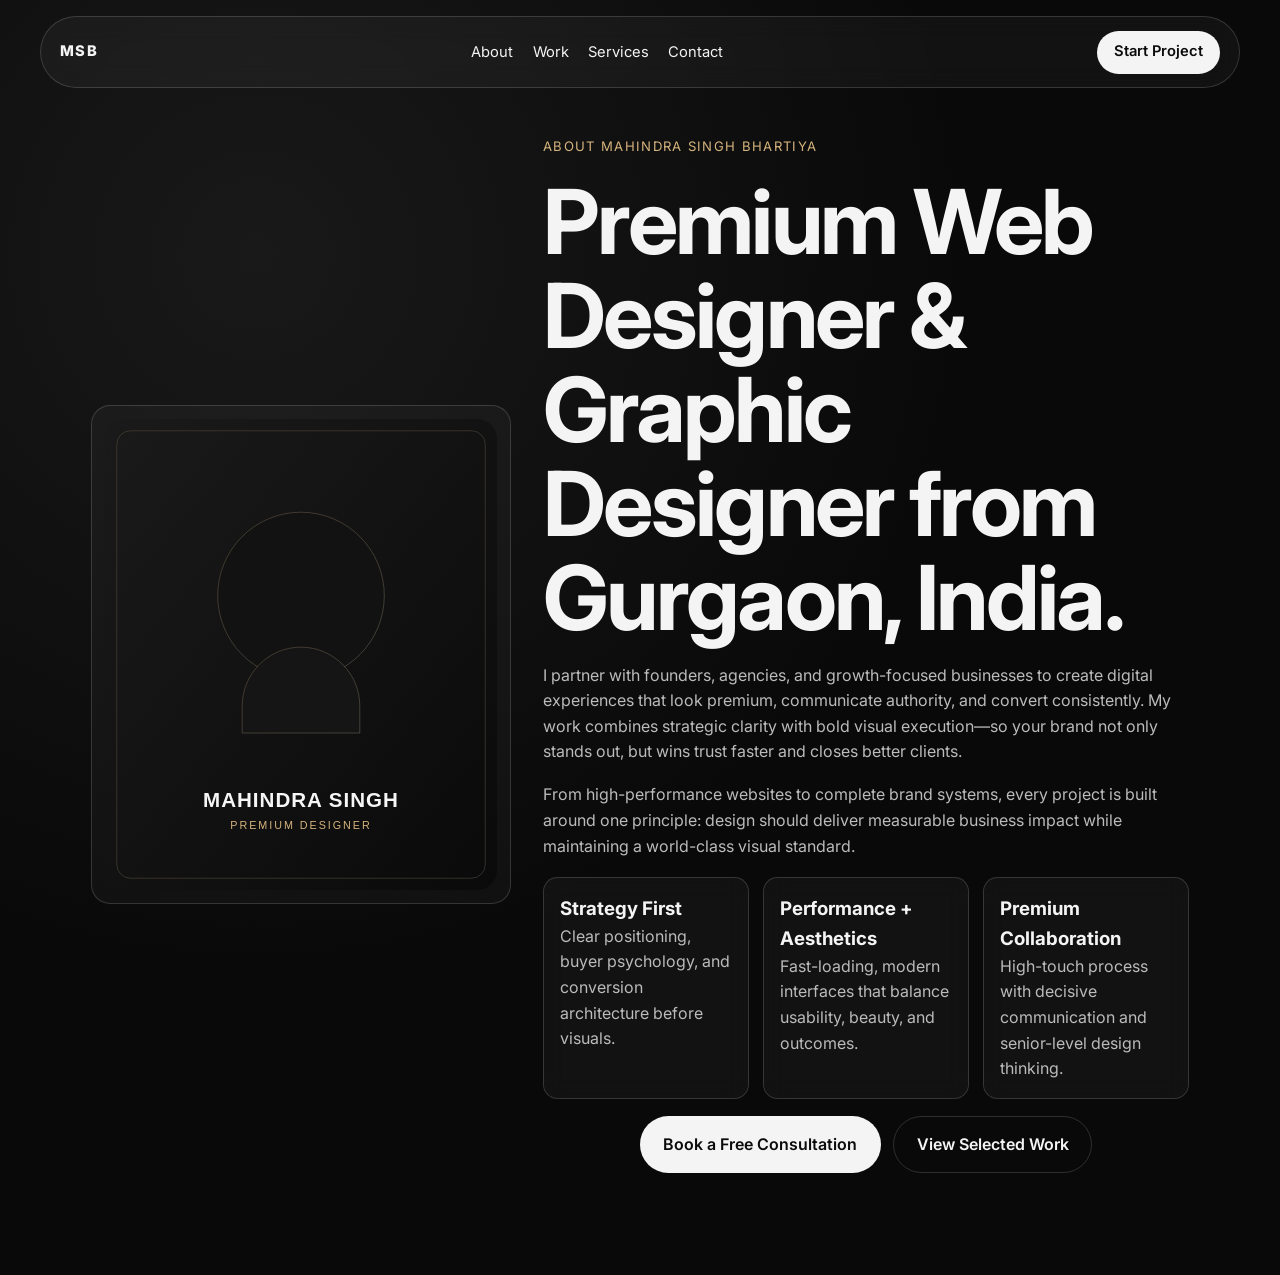
==== about.html @ 88001d0c "Add dedicated About page with profile photo section" ====
<!DOCTYPE html>
<html lang="en">
  <head>
    <meta charset="UTF-8" />
    <meta name="viewport" content="width=device-width, initial-scale=1.0" />
    <meta
      name="description"
      content="About Mahindra Singh Bhartiya — Premium Web & Graphic Designer and Creative Strategist from Gurgaon, India."
    />
    <title>About | Mahindra Singh Bhartiya</title>
    <link rel="preconnect" href="https://fonts.googleapis.com" />
    <link rel="preconnect" href="https://fonts.gstatic.com" crossorigin />
    <link
      href="https://fonts.googleapis.com/css2?family=Inter:wght@300;400;500;600;700;800;900&display=swap"
      rel="stylesheet"
    />
    <link rel="stylesheet" href="styles.css" />
  </head>
  <body>
    <header class="site-header glass">
      <a href="index.html" class="brand">MSB</a>
      <nav aria-label="Primary Navigation">
        <ul>
          <li><a href="about.html" aria-current="page">About</a></li>
          <li><a href="index.html#work">Work</a></li>
          <li><a href="index.html#services">Services</a></li>
          <li><a href="index.html#contact">Contact</a></li>
        </ul>
      </nav>
      <a href="index.html#contact" class="btn btn-small">Start Project</a>
    </header>

    <main class="section container about-page">
      <div class="about-photo-wrap fade-up">
        <img src="assets/mahindra-photo.svg" alt="Portrait of Mahindra Singh Bhartiya" class="about-photo" />
      </div>

      <div class="about-content fade-up">
        <p class="eyebrow">About Mahindra Singh Bhartiya</p>
        <h1>Premium Web Designer &amp; Graphic Designer from Gurgaon, India.</h1>
        <p>
          I partner with founders, agencies, and growth-focused businesses to create digital
          experiences that look premium, communicate authority, and convert consistently.
          My work combines strategic clarity with bold visual execution—so your brand not only
          stands out, but wins trust faster and closes better clients.
        </p>
        <p>
          From high-performance websites to complete brand systems, every project is built around
          one principle: design should deliver measurable business impact while maintaining a
          world-class visual standard.
        </p>

        <div class="about-highlights">
          <article class="glass">
            <h3>Strategy First</h3>
            <p>Clear positioning, buyer psychology, and conversion architecture before visuals.</p>
          </article>
          <article class="glass">
            <h3>Performance + Aesthetics</h3>
            <p>Fast-loading, modern interfaces that balance usability, beauty, and outcomes.</p>
          </article>
          <article class="glass">
            <h3>Premium Collaboration</h3>
            <p>High-touch process with decisive communication and senior-level design thinking.</p>
          </article>
        </div>

        <div class="cta-row">
          <a class="btn" href="index.html#contact">Book a Free Consultation</a>
          <a class="btn btn-ghost" href="index.html#work">View Selected Work</a>
        </div>
      </div>
    </main>

    <script src="script.js"></script>
  </body>
</html>
---- styles.css ----
:root {
  --bg: #090909;
  --bg-soft: #111;
  --text: #f4f4f4;
  --muted: #bbbbbb;
  --line: rgba(255, 255, 255, 0.15);
  --accent: #d6b47d;
  --space: clamp(1rem, 2vw, 1.75rem);
}

* {
  box-sizing: border-box;
}

html {
  scroll-behavior: smooth;
}

body {
  margin: 0;
  font-family: "Inter", sans-serif;
  background: radial-gradient(circle at 20% 20%, #191919, var(--bg) 50%);
  color: var(--text);
  line-height: 1.6;
}

a {
  color: inherit;
  text-decoration: none;
}

.section {
  padding: clamp(4rem, 8vw, 8rem) clamp(1rem, 4vw, 4rem);
}

.container {
  max-width: 1200px;
  margin: 0 auto;
}

h1,
h2,
h3,
p {
  margin: 0;
}

h1 {
  font-size: clamp(2.3rem, 7vw, 5.6rem);
  line-height: 1.05;
  letter-spacing: -0.03em;
}

h2 {
  font-size: clamp(1.8rem, 4vw, 3rem);
  line-height: 1.2;
  letter-spacing: -0.02em;
}

p {
  color: var(--muted);
}

.site-header {
  position: fixed;
  top: 1rem;
  left: 50%;
  transform: translateX(-50%);
  width: min(95%, 1200px);
  display: flex;
  justify-content: space-between;
  align-items: center;
  padding: 0.85rem 1.2rem;
  z-index: 20;
  border: 1px solid var(--line);
  border-radius: 999px;
}

.brand {
  font-weight: 800;
  letter-spacing: 0.08em;
}

.site-header ul {
  list-style: none;
  display: flex;
  gap: 1.2rem;
  margin: 0;
  padding: 0;
}

.site-header a {
  font-size: 0.92rem;
}

.hero {
  min-height: 100vh;
  display: flex;
  align-items: center;
  justify-content: center;
  position: relative;
  overflow: hidden;
}

.hero-content {
  max-width: 950px;
  text-align: center;
  display: grid;
  gap: 1.5rem;
  z-index: 1;
}

.hero-gradient {
  position: absolute;
  inset: 0;
  background: radial-gradient(circle at 65% 30%, rgba(214, 180, 125, 0.18), transparent 45%),
    radial-gradient(circle at 30% 70%, rgba(104, 124, 255, 0.15), transparent 40%);
  animation: drift 12s ease-in-out infinite alternate;
}

@keyframes drift {
  from {
    transform: translateY(-10px) scale(1);
  }
  to {
    transform: translateY(10px) scale(1.04);
  }
}

.eyebrow {
  color: var(--accent);
  letter-spacing: 0.1em;
  text-transform: uppercase;
  font-size: 0.82rem;
}

.lead {
  max-width: 800px;
  margin: 0 auto;
}

.btn {
  border: 1px solid transparent;
  background: var(--text);
  color: #0b0b0b;
  padding: 0.9rem 1.4rem;
  border-radius: 999px;
  font-weight: 600;
  transition: transform 0.3s ease, box-shadow 0.3s ease;
  display: inline-block;
}

.btn:hover {
  transform: translateY(-2px);
  box-shadow: 0 8px 28px rgba(255, 255, 255, 0.2);
}

.btn-ghost {
  background: transparent;
  color: var(--text);
  border-color: var(--line);
}

.btn-small {
  padding: 0.55rem 1rem;
  font-size: 0.85rem;
}

.cta-row {
  display: flex;
  flex-wrap: wrap;
  justify-content: center;
  gap: 0.8rem;
}

.section-heading {
  display: grid;
  gap: 0.6rem;
  margin-bottom: 2rem;
}

.portfolio-grid,
.service-grid,
.process-grid,
.testimonial-grid {
  display: grid;
  gap: 1rem;
}

.portfolio-grid {
  grid-template-columns: repeat(auto-fit, minmax(260px, 1fr));
}

.project-card {
  padding: 1rem;
  border: 1px solid var(--line);
  border-radius: 1rem;
  background: rgba(255, 255, 255, 0.02);
  cursor: pointer;
  transition: transform 0.35s ease, border-color 0.35s ease;
}

.project-card:hover {
  transform: translateY(-6px);
  border-color: rgba(255, 255, 255, 0.35);
}

.project-image,
.modal-image {
  aspect-ratio: 16/10;
  border-radius: 0.75rem;
  margin-bottom: 0.9rem;
  background: linear-gradient(135deg, #222, #151515 50%, #313131);
}

.service-grid {
  grid-template-columns: repeat(auto-fit, minmax(240px, 1fr));
}

.glass {
  background: rgba(255, 255, 255, 0.04);
  backdrop-filter: blur(12px);
}

.service-grid article,
.testimonial-grid blockquote,
.process-grid article {
  padding: 1.2rem;
  border: 1px solid var(--line);
  border-radius: 1rem;
}

.process-grid {
  grid-template-columns: repeat(auto-fit, minmax(180px, 1fr));
}

.process-grid span {
  font-size: 1.5rem;
  font-weight: 800;
  color: var(--accent);
}

.skills {
  display: flex;
  flex-wrap: wrap;
  gap: 0.8rem;
}

.skill-tag {
  border: 1px solid var(--line);
  border-radius: 999px;
  padding: 0.55rem 1rem;
  background: rgba(255, 255, 255, 0.03);
}

.testimonial-grid {
  grid-template-columns: repeat(auto-fit, minmax(260px, 1fr));
}

blockquote cite {
  display: block;
  margin-top: 0.8rem;
  color: var(--text);
  font-style: normal;
  font-size: 0.9rem;
}

.contact {
  text-align: center;
}

.contact-form {
  max-width: 680px;
  margin: 1.6rem auto;
  display: grid;
  gap: 0.8rem;
}

label {
  text-align: left;
  font-size: 0.85rem;
  color: var(--muted);
  display: grid;
  gap: 0.4rem;
}

input,
textarea {
  width: 100%;
  border: 1px solid var(--line);
  background: rgba(255, 255, 255, 0.03);
  border-radius: 0.75rem;
  padding: 0.85rem;
  color: var(--text);
}

.contact-links {
  display: flex;
  flex-wrap: wrap;
  justify-content: center;
  gap: 1.2rem;
}

.site-footer {
  padding: 2rem 1rem 3rem;
  border-top: 1px solid var(--line);
  display: grid;
  gap: 0.75rem;
  place-items: center;
}

.site-footer div {
  display: flex;
  gap: 1rem;
}

.fade-up {
  opacity: 0;
  transform: translateY(22px);
  transition: opacity 0.8s ease, transform 0.8s ease;
}

.fade-up.visible {
  opacity: 1;
  transform: translateY(0);
}

.project-modal {
  max-width: 700px;
  width: calc(100% - 2rem);
  border: 1px solid var(--line);
  border-radius: 1rem;
  background: #111;
  color: var(--text);
  padding: 1rem;
}

.project-modal::backdrop {
  background: rgba(0, 0, 0, 0.78);
}

#modalClose {
  float: right;
  border: none;
  background: none;
  color: var(--text);
  font-size: 1.5rem;
  cursor: pointer;
}

.cursor-dot,
.cursor-ring {
  position: fixed;
  top: 0;
  left: 0;
  pointer-events: none;
  z-index: 99;
  border-radius: 50%;
  mix-blend-mode: difference;
}

.cursor-dot {
  width: 8px;
  height: 8px;
  background: #fff;
}

.cursor-ring {
  width: 30px;
  height: 30px;
  border: 1px solid rgba(255, 255, 255, 0.7);
  transform: translate(-11px, -11px);
}

@media (max-width: 900px) {
  .site-header nav,
  .btn-small,
  .cursor-dot,
  .cursor-ring {
    display: none;
  }
}

.about-page {
  min-height: 100vh;
  padding-top: 8.5rem;
  display: grid;
  gap: 2rem;
  align-items: start;
}

.about-photo-wrap {
  border: 1px solid var(--line);
  border-radius: 1.2rem;
  padding: 0.8rem;
  background: rgba(255, 255, 255, 0.03);
}

.about-photo {
  width: 100%;
  border-radius: 0.9rem;
  display: block;
}

.about-content {
  display: grid;
  gap: 1.1rem;
}

.about-highlights {
  display: grid;
  gap: 0.9rem;
}

.about-highlights article {
  padding: 1rem;
  border-radius: 0.9rem;
  border: 1px solid var(--line);
}

@media (min-width: 900px) {
  .about-page {
    grid-template-columns: minmax(300px, 420px) 1fr;
    align-items: center;
  }

  .about-highlights {
    grid-template-columns: repeat(3, minmax(0, 1fr));
  }
}
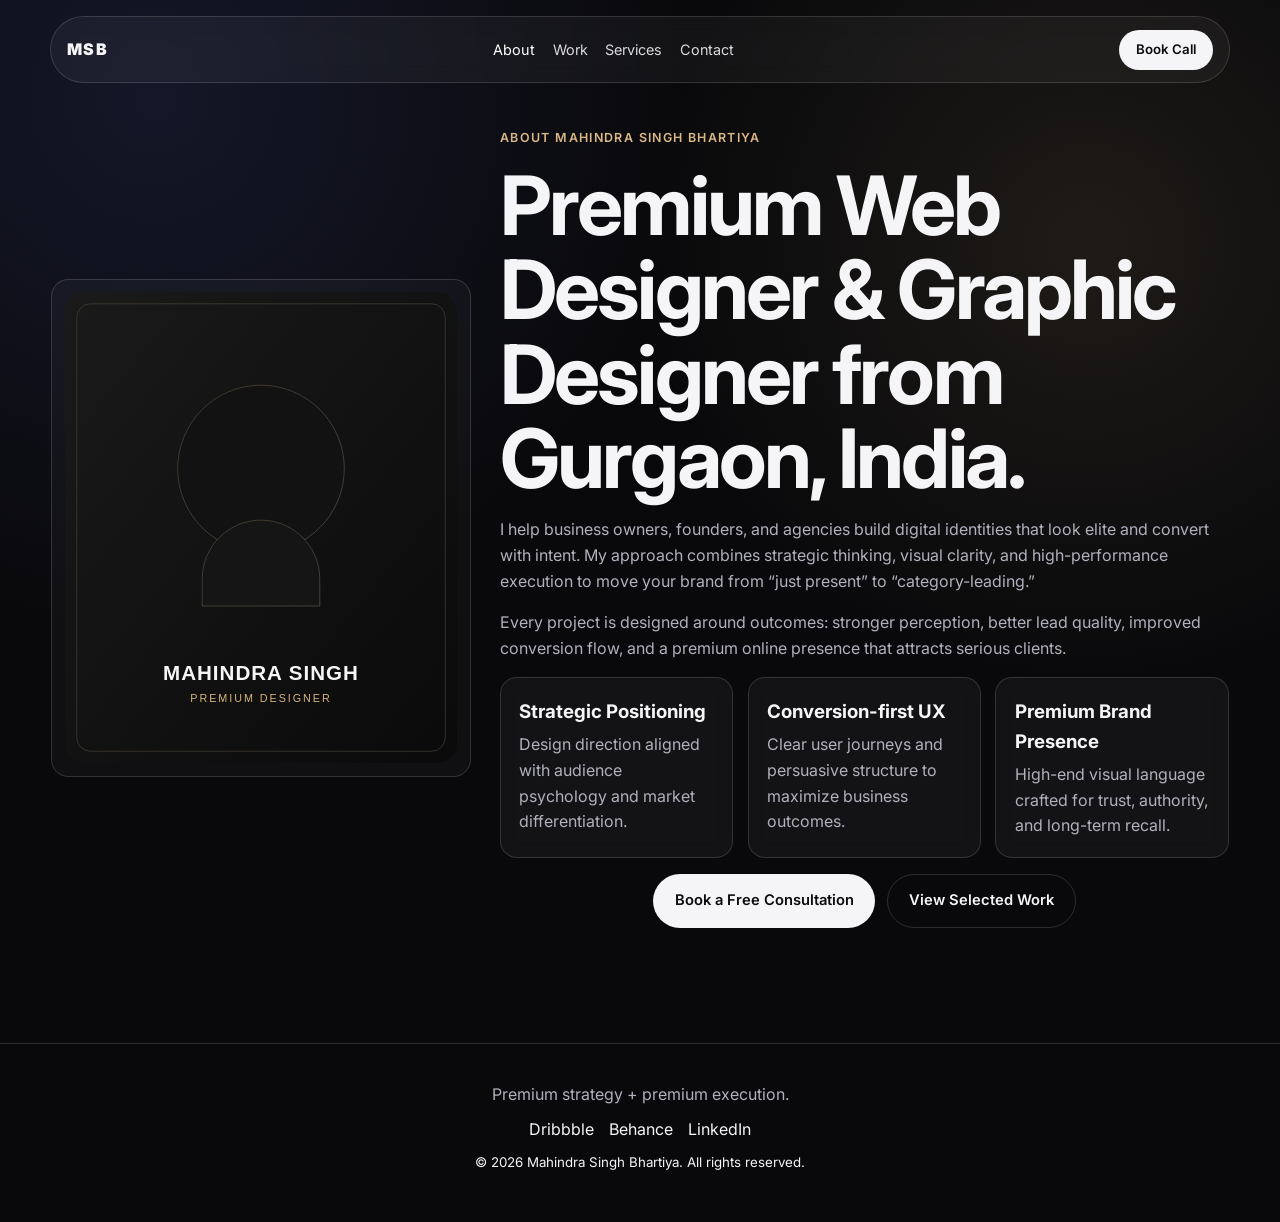
==== commit 4abdb1b5: "Redesign portfolio with stronger premium layout and UX" ====
--- a/about.html
+++ b/about.html
@@ -11,7 +11,7 @@
     <link rel="preconnect" href="https://fonts.googleapis.com" />
     <link rel="preconnect" href="https://fonts.gstatic.com" crossorigin />
     <link
-      href="https://fonts.googleapis.com/css2?family=Inter:wght@300;400;500;600;700;800;900&display=swap"
+      href="https://fonts.googleapis.com/css2?family=Inter:wght@400;500;600;700;800;900&display=swap"
       rel="stylesheet"
     />
     <link rel="stylesheet" href="styles.css" />
@@ -19,7 +19,8 @@
   <body>
     <header class="site-header glass">
       <a href="index.html" class="brand">MSB</a>
-      <nav aria-label="Primary Navigation">
+      <button class="nav-toggle" aria-expanded="false" aria-controls="primaryNav" aria-label="Toggle navigation">Menu</button>
+      <nav id="primaryNav" aria-label="Primary Navigation">
         <ul>
           <li><a href="about.html" aria-current="page">About</a></li>
           <li><a href="index.html#work">Work</a></li>
@@ -27,7 +28,7 @@
           <li><a href="index.html#contact">Contact</a></li>
         </ul>
       </nav>
-      <a href="index.html#contact" class="btn btn-small">Start Project</a>
+      <a href="index.html#contact" class="btn btn-small">Book Call</a>
     </header>
 
     <main class="section container about-page">
@@ -37,31 +38,29 @@
 
       <div class="about-content fade-up">
         <p class="eyebrow">About Mahindra Singh Bhartiya</p>
-        <h1>Premium Web Designer &amp; Graphic Designer from Gurgaon, India.</h1>
+        <h1>Premium Web Designer & Graphic Designer from Gurgaon, India.</h1>
         <p>
-          I partner with founders, agencies, and growth-focused businesses to create digital
-          experiences that look premium, communicate authority, and convert consistently.
-          My work combines strategic clarity with bold visual execution—so your brand not only
-          stands out, but wins trust faster and closes better clients.
+          I help business owners, founders, and agencies build digital identities that look elite
+          and convert with intent. My approach combines strategic thinking, visual clarity, and
+          high-performance execution to move your brand from “just present” to “category-leading.”
         </p>
         <p>
-          From high-performance websites to complete brand systems, every project is built around
-          one principle: design should deliver measurable business impact while maintaining a
-          world-class visual standard.
+          Every project is designed around outcomes: stronger perception, better lead quality,
+          improved conversion flow, and a premium online presence that attracts serious clients.
         </p>
 
         <div class="about-highlights">
           <article class="glass">
-            <h3>Strategy First</h3>
-            <p>Clear positioning, buyer psychology, and conversion architecture before visuals.</p>
+            <h3>Strategic Positioning</h3>
+            <p>Design direction aligned with audience psychology and market differentiation.</p>
           </article>
           <article class="glass">
-            <h3>Performance + Aesthetics</h3>
-            <p>Fast-loading, modern interfaces that balance usability, beauty, and outcomes.</p>
+            <h3>Conversion-first UX</h3>
+            <p>Clear user journeys and persuasive structure to maximize business outcomes.</p>
           </article>
           <article class="glass">
-            <h3>Premium Collaboration</h3>
-            <p>High-touch process with decisive communication and senior-level design thinking.</p>
+            <h3>Premium Brand Presence</h3>
+            <p>High-end visual language crafted for trust, authority, and long-term recall.</p>
           </article>
         </div>
 
@@ -72,6 +71,16 @@
       </div>
     </main>
 
+    <footer class="site-footer">
+      <p>Premium strategy + premium execution.</p>
+      <div>
+        <a href="https://dribbble.com" target="_blank" rel="noreferrer">Dribbble</a>
+        <a href="https://behance.net" target="_blank" rel="noreferrer">Behance</a>
+        <a href="https://linkedin.com" target="_blank" rel="noreferrer">LinkedIn</a>
+      </div>
+      <small>© <span id="year"></span> Mahindra Singh Bhartiya. All rights reserved.</small>
+    </footer>
+
     <script src="script.js"></script>
   </body>
 </html>
--- a/styles.css
+++ b/styles.css
@@ -1,430 +1,357 @@
 :root {
-  --bg: #090909;
-  --bg-soft: #111;
-  --text: #f4f4f4;
-  --muted: #bbbbbb;
-  --line: rgba(255, 255, 255, 0.15);
-  --accent: #d6b47d;
-  --space: clamp(1rem, 2vw, 1.75rem);
-}
-
-* {
-  box-sizing: border-box;
-}
-
-html {
-  scroll-behavior: smooth;
-}
-
+  --bg: #09090b;
+  --bg-elev: #121217;
+  --text: #f5f5f7;
+  --muted: #b1b1bd;
+  --line: rgba(255, 255, 255, 0.14);
+  --line-strong: rgba(255, 255, 255, 0.24);
+  --accent: #d9b786;
+  --radius: 1.05rem;
+  --container: min(1200px, 92vw);
+}
+
+* { box-sizing: border-box; }
+html { scroll-behavior: smooth; }
 body {
   margin: 0;
+  color: var(--text);
   font-family: "Inter", sans-serif;
-  background: radial-gradient(circle at 20% 20%, #191919, var(--bg) 50%);
-  color: var(--text);
   line-height: 1.6;
-}
-
-a {
-  color: inherit;
-  text-decoration: none;
-}
-
-.section {
-  padding: clamp(4rem, 8vw, 8rem) clamp(1rem, 4vw, 4rem);
-}
-
-.container {
-  max-width: 1200px;
-  margin: 0 auto;
-}
-
-h1,
-h2,
-h3,
-p {
-  margin: 0;
-}
-
-h1 {
-  font-size: clamp(2.3rem, 7vw, 5.6rem);
-  line-height: 1.05;
-  letter-spacing: -0.03em;
-}
-
-h2 {
-  font-size: clamp(1.8rem, 4vw, 3rem);
-  line-height: 1.2;
-  letter-spacing: -0.02em;
-}
-
-p {
-  color: var(--muted);
-}
+  background:
+    radial-gradient(circle at 12% 8%, rgba(104, 124, 255, 0.12), transparent 34%),
+    radial-gradient(circle at 85% 20%, rgba(217, 183, 134, 0.1), transparent 30%),
+    #09090b;
+}
+
+a { color: inherit; text-decoration: none; }
+h1, h2, h3, p { margin: 0; }
+h1 { font-size: clamp(2.1rem, 6.4vw, 5.4rem); letter-spacing: -0.035em; line-height: 1.03; }
+h2 { font-size: clamp(1.65rem, 4vw, 3rem); letter-spacing: -0.03em; line-height: 1.12; }
+p { color: var(--muted); }
+
+.section { padding: clamp(4rem, 9vw, 8.5rem) 0; }
+.container { width: var(--container); margin-inline: auto; }
 
 .site-header {
   position: fixed;
-  top: 1rem;
-  left: 50%;
-  transform: translateX(-50%);
-  width: min(95%, 1200px);
-  display: flex;
-  justify-content: space-between;
-  align-items: center;
-  padding: 0.85rem 1.2rem;
-  z-index: 20;
-  border: 1px solid var(--line);
-  border-radius: 999px;
-}
-
-.brand {
-  font-weight: 800;
-  letter-spacing: 0.08em;
-}
-
+  inset: 1rem 0 auto;
+  width: min(1180px, 94vw);
+  margin-inline: auto;
+  left: 0;
+  right: 0;
+  z-index: 40;
+  display: grid;
+  grid-template-columns: auto 1fr auto;
+  align-items: center;
+  gap: 1rem;
+  padding: 0.8rem 1rem;
+  border: 1px solid var(--line);
+  border-radius: 999px;
+}
+
+.glass {
+  background: rgba(255, 255, 255, 0.045);
+  backdrop-filter: blur(10px);
+}
+
+.brand { font-weight: 900; letter-spacing: 0.08em; }
+.site-header nav { justify-self: center; }
 .site-header ul {
   list-style: none;
   display: flex;
-  gap: 1.2rem;
+  align-items: center;
+  gap: 1.1rem;
   margin: 0;
   padding: 0;
 }
-
-.site-header a {
+.site-header li a { font-size: 0.9rem; color: #dadade; transition: color 0.25s ease; }
+.site-header li a:hover,
+.site-header li a[aria-current="page"] { color: #fff; }
+
+.nav-toggle {
+  display: none;
+  border: 1px solid var(--line);
+  border-radius: 999px;
+  background: transparent;
+  color: var(--text);
+  padding: 0.45rem 0.8rem;
+}
+
+.btn {
+  display: inline-flex;
+  align-items: center;
+  justify-content: center;
+  border-radius: 999px;
+  border: 1px solid transparent;
+  padding: 0.86rem 1.3rem;
   font-size: 0.92rem;
-}
+  font-weight: 600;
+  transition: transform .3s ease, box-shadow .3s ease, border-color .3s ease;
+  background: var(--text);
+  color: #0c0c10;
+}
+.btn:hover { transform: translateY(-2px); box-shadow: 0 12px 28px rgba(255,255,255,.17); }
+.btn-ghost { background: transparent; border-color: var(--line); color: var(--text); }
+.btn-small { padding: .52rem 1rem; font-size: .83rem; }
 
 .hero {
   min-height: 100vh;
-  display: flex;
-  align-items: center;
-  justify-content: center;
+  display: grid;
+  align-items: center;
   position: relative;
-  overflow: hidden;
-}
-
+  overflow: clip;
+}
 .hero-content {
-  max-width: 950px;
+  width: var(--container);
+  margin-inline: auto;
   text-align: center;
   display: grid;
-  gap: 1.5rem;
-  z-index: 1;
-}
-
+  gap: 1.35rem;
+  position: relative;
+  z-index: 2;
+}
 .hero-gradient {
+  position: absolute; inset: 0;
+  background:
+    radial-gradient(circle at 72% 22%, rgba(217,183,134,.16), transparent 45%),
+    radial-gradient(circle at 24% 72%, rgba(103,145,255,.16), transparent 42%);
+  animation: heroFloat 14s ease-in-out infinite alternate;
+}
+.hero-noise {
   position: absolute;
   inset: 0;
-  background: radial-gradient(circle at 65% 30%, rgba(214, 180, 125, 0.18), transparent 45%),
-    radial-gradient(circle at 30% 70%, rgba(104, 124, 255, 0.15), transparent 40%);
-  animation: drift 12s ease-in-out infinite alternate;
-}
-
-@keyframes drift {
-  from {
-    transform: translateY(-10px) scale(1);
-  }
-  to {
-    transform: translateY(10px) scale(1.04);
-  }
-}
+  opacity: .22;
+  background-image: radial-gradient(rgba(255,255,255,.18) 0.4px, transparent 0.4px);
+  background-size: 2.2px 2.2px;
+  pointer-events: none;
+}
+@keyframes heroFloat { from { transform: translateY(-8px) scale(1); } to { transform: translateY(8px) scale(1.03);} }
 
 .eyebrow {
   color: var(--accent);
-  letter-spacing: 0.1em;
   text-transform: uppercase;
-  font-size: 0.82rem;
-}
-
-.lead {
-  max-width: 800px;
-  margin: 0 auto;
-}
-
-.btn {
-  border: 1px solid transparent;
-  background: var(--text);
-  color: #0b0b0b;
-  padding: 0.9rem 1.4rem;
-  border-radius: 999px;
+  letter-spacing: 0.11em;
+  font-size: .78rem;
   font-weight: 600;
-  transition: transform 0.3s ease, box-shadow 0.3s ease;
-  display: inline-block;
-}
-
-.btn:hover {
-  transform: translateY(-2px);
-  box-shadow: 0 8px 28px rgba(255, 255, 255, 0.2);
-}
-
-.btn-ghost {
-  background: transparent;
-  color: var(--text);
-  border-color: var(--line);
-}
-
-.btn-small {
-  padding: 0.55rem 1rem;
-  font-size: 0.85rem;
-}
-
-.cta-row {
-  display: flex;
-  flex-wrap: wrap;
-  justify-content: center;
+}
+.lead { max-width: 760px; margin-inline: auto; }
+.cta-row { display: flex; flex-wrap: wrap; gap: .75rem; justify-content: center; }
+
+.hero-metrics {
+  display: grid;
   gap: 0.8rem;
-}
-
-.section-heading {
-  display: grid;
-  gap: 0.6rem;
-  margin-bottom: 2rem;
-}
+  grid-template-columns: repeat(auto-fit, minmax(180px, 1fr));
+  margin-top: .6rem;
+}
+.hero-metrics article {
+  border: 1px solid var(--line);
+  border-radius: var(--radius);
+  padding: 0.9rem;
+  background: rgba(255,255,255,.03);
+  text-align: left;
+}
+.hero-metrics strong { display: block; font-size: .92rem; }
+.hero-metrics span { color: var(--muted); font-size: .86rem; }
+
+.about-preview {
+  display: grid;
+  gap: 1.2rem;
+  grid-template-columns: 1.45fr 1fr;
+  align-items: stretch;
+}
+.about-preview p { max-width: 68ch; }
+.about-preview-card {
+  border: 1px solid var(--line);
+  border-radius: var(--radius);
+  padding: 1.2rem;
+  display: grid;
+  align-content: center;
+  gap: .45rem;
+}
+.text-link { color: #fff; font-weight: 600; display: inline-block; margin-top: 1rem; }
+
+.section-heading { margin-bottom: 1.9rem; display: grid; gap: .55rem; }
 
 .portfolio-grid,
 .service-grid,
 .process-grid,
-.testimonial-grid {
-  display: grid;
-  gap: 1rem;
-}
-
-.portfolio-grid {
-  grid-template-columns: repeat(auto-fit, minmax(260px, 1fr));
-}
-
+.testimonial-grid { display: grid; gap: 1rem; }
+
+.portfolio-grid { grid-template-columns: repeat(auto-fit, minmax(260px, 1fr)); }
 .project-card {
+  border: 1px solid var(--line);
+  border-radius: var(--radius);
   padding: 1rem;
-  border: 1px solid var(--line);
-  border-radius: 1rem;
-  background: rgba(255, 255, 255, 0.02);
+  background: rgba(255,255,255,.03);
+  transition: .35s ease;
   cursor: pointer;
-  transition: transform 0.35s ease, border-color 0.35s ease;
-}
-
-.project-card:hover {
-  transform: translateY(-6px);
-  border-color: rgba(255, 255, 255, 0.35);
-}
-
+}
+.project-card:hover { transform: translateY(-6px); border-color: var(--line-strong); }
 .project-image,
 .modal-image {
-  aspect-ratio: 16/10;
-  border-radius: 0.75rem;
-  margin-bottom: 0.9rem;
-  background: linear-gradient(135deg, #222, #151515 50%, #313131);
-}
-
-.service-grid {
-  grid-template-columns: repeat(auto-fit, minmax(240px, 1fr));
-}
-
-.glass {
-  background: rgba(255, 255, 255, 0.04);
-  backdrop-filter: blur(12px);
-}
-
+  aspect-ratio: 16 / 10;
+  border-radius: .75rem;
+  margin-bottom: .85rem;
+  background: linear-gradient(145deg, #252530, #121219 45%, #343442);
+}
+.project-card[data-tint="gold"] .project-image { background: linear-gradient(145deg, #2d2720, #161210 42%, #584128); }
+.project-card[data-tint="violet"] .project-image { background: linear-gradient(145deg, #242032, #100f19 45%, #44366f); }
+.project-card[data-tint="cyan"] .project-image { background: linear-gradient(145deg, #1d2b30, #0d1518 42%, #2c5962); }
+
+.service-grid { grid-template-columns: repeat(auto-fit, minmax(230px, 1fr)); }
 .service-grid article,
+.process-grid article,
 .testimonial-grid blockquote,
-.process-grid article {
-  padding: 1.2rem;
-  border: 1px solid var(--line);
-  border-radius: 1rem;
-}
-
-.process-grid {
-  grid-template-columns: repeat(auto-fit, minmax(180px, 1fr));
-}
-
+.about-highlights article {
+  border: 1px solid var(--line);
+  border-radius: var(--radius);
+  padding: 1.15rem;
+}
+.service-grid article h3,
+.process-grid article h3,
+.about-highlights article h3 { margin-bottom: .35rem; }
+
+.process-grid { grid-template-columns: repeat(auto-fit, minmax(180px, 1fr)); }
 .process-grid span {
-  font-size: 1.5rem;
-  font-weight: 800;
+  display: inline-grid;
+  place-items: center;
+  width: 2.25rem;
+  height: 2.25rem;
+  border-radius: 999px;
+  border: 1px solid var(--line);
   color: var(--accent);
-}
-
-.skills {
-  display: flex;
-  flex-wrap: wrap;
-  gap: 0.8rem;
-}
-
+  font-size: .86rem;
+  font-weight: 700;
+  margin-bottom: .55rem;
+}
+
+.skills { display: flex; flex-wrap: wrap; gap: .7rem; }
 .skill-tag {
   border: 1px solid var(--line);
   border-radius: 999px;
-  padding: 0.55rem 1rem;
-  background: rgba(255, 255, 255, 0.03);
-}
-
-.testimonial-grid {
-  grid-template-columns: repeat(auto-fit, minmax(260px, 1fr));
+  padding: .52rem 1rem;
+  font-size: .88rem;
+  background: rgba(255,255,255,.025);
 }
 
 blockquote cite {
   display: block;
-  margin-top: 0.8rem;
-  color: var(--text);
+  margin-top: .7rem;
+  color: var(--text);
+  font-size: .88rem;
   font-style: normal;
-  font-size: 0.9rem;
-}
-
-.contact {
+}
+
+.contact { text-align: center; }
+.contact-form {
+  margin: 1.4rem auto;
+  max-width: 700px;
+  display: grid;
+  gap: .55rem;
+  text-align: left;
+}
+.contact-form label { font-size: .83rem; color: var(--muted); }
+input, textarea {
+  width: 100%;
+  border-radius: .75rem;
+  border: 1px solid var(--line);
+  background: rgba(255,255,255,.03);
+  color: var(--text);
+  padding: .85rem;
+  margin-bottom: .2rem;
+}
+.contact-links { display: flex; flex-wrap: wrap; gap: 1rem; justify-content: center; }
+.contact-links a { text-decoration: underline; text-underline-offset: 3px; }
+
+.site-footer {
+  border-top: 1px solid var(--line);
+  padding: 2.4rem 1rem 3rem;
   text-align: center;
-}
-
-.contact-form {
-  max-width: 680px;
-  margin: 1.6rem auto;
-  display: grid;
-  gap: 0.8rem;
-}
-
-label {
-  text-align: left;
-  font-size: 0.85rem;
-  color: var(--muted);
-  display: grid;
-  gap: 0.4rem;
-}
-
-input,
-textarea {
-  width: 100%;
-  border: 1px solid var(--line);
-  background: rgba(255, 255, 255, 0.03);
-  border-radius: 0.75rem;
-  padding: 0.85rem;
-  color: var(--text);
-}
-
-.contact-links {
-  display: flex;
-  flex-wrap: wrap;
-  justify-content: center;
-  gap: 1.2rem;
-}
-
-.site-footer {
-  padding: 2rem 1rem 3rem;
-  border-top: 1px solid var(--line);
-  display: grid;
-  gap: 0.75rem;
-  place-items: center;
-}
-
-.site-footer div {
-  display: flex;
-  gap: 1rem;
-}
-
-.fade-up {
-  opacity: 0;
-  transform: translateY(22px);
-  transition: opacity 0.8s ease, transform 0.8s ease;
-}
-
-.fade-up.visible {
-  opacity: 1;
-  transform: translateY(0);
-}
+  display: grid;
+  gap: .6rem;
+}
+.site-footer div { display: flex; gap: .95rem; justify-content: center; }
+
+.fade-up { opacity: 0; transform: translateY(20px); transition: opacity .8s ease, transform .8s ease; }
+.fade-up.visible { opacity: 1; transform: translateY(0); }
 
 .project-modal {
-  max-width: 700px;
-  width: calc(100% - 2rem);
-  border: 1px solid var(--line);
-  border-radius: 1rem;
-  background: #111;
+  width: min(720px, calc(100% - 1.8rem));
+  border: 1px solid var(--line);
+  border-radius: var(--radius);
+  background: #111117;
   color: var(--text);
   padding: 1rem;
 }
-
-.project-modal::backdrop {
-  background: rgba(0, 0, 0, 0.78);
-}
-
+.project-modal::backdrop { background: rgba(0, 0, 0, .78); }
 #modalClose {
   float: right;
+  background: none;
   border: none;
-  background: none;
   color: var(--text);
   font-size: 1.5rem;
   cursor: pointer;
 }
+
+.about-page {
+  min-height: 100vh;
+  padding-top: 8rem;
+  display: grid;
+  gap: 1.8rem;
+  grid-template-columns: minmax(280px, 420px) 1fr;
+  align-items: center;
+}
+.about-photo-wrap {
+  border: 1px solid var(--line);
+  border-radius: 1.1rem;
+  padding: .8rem;
+  background: rgba(255,255,255,.03);
+}
+.about-photo { width: 100%; border-radius: .8rem; display: block; }
+.about-content { display: grid; gap: 1rem; }
+.about-highlights { display: grid; gap: .9rem; grid-template-columns: repeat(3, minmax(0, 1fr)); }
 
 .cursor-dot,
 .cursor-ring {
   position: fixed;
+  left: 0;
   top: 0;
-  left: 0;
   pointer-events: none;
-  z-index: 99;
+  z-index: 100;
   border-radius: 50%;
   mix-blend-mode: difference;
 }
-
-.cursor-dot {
-  width: 8px;
-  height: 8px;
-  background: #fff;
-}
-
-.cursor-ring {
-  width: 30px;
-  height: 30px;
-  border: 1px solid rgba(255, 255, 255, 0.7);
-  transform: translate(-11px, -11px);
-}
-
-@media (max-width: 900px) {
-  .site-header nav,
-  .btn-small,
-  .cursor-dot,
-  .cursor-ring {
+.cursor-dot { width: 8px; height: 8px; background: #fff; }
+.cursor-ring { width: 30px; height: 30px; border: 1px solid rgba(255,255,255,.7); }
+
+@media (max-width: 980px) {
+  .about-preview,
+  .about-page,
+  .about-highlights { grid-template-columns: 1fr; }
+}
+
+@media (max-width: 860px) {
+  .site-header {
+    grid-template-columns: auto auto auto;
+    align-items: center;
+  }
+  .nav-toggle { display: inline-flex; justify-self: center; }
+  .site-header nav {
+    position: absolute;
+    top: calc(100% + .55rem);
+    left: 0;
+    right: 0;
+    margin-inline: auto;
+    width: min(92vw, 700px);
+    padding: .75rem;
+    border: 1px solid var(--line);
+    border-radius: .9rem;
+    background: #111117;
     display: none;
   }
-}
-
-.about-page {
-  min-height: 100vh;
-  padding-top: 8.5rem;
-  display: grid;
-  gap: 2rem;
-  align-items: start;
-}
-
-.about-photo-wrap {
-  border: 1px solid var(--line);
-  border-radius: 1.2rem;
-  padding: 0.8rem;
-  background: rgba(255, 255, 255, 0.03);
-}
-
-.about-photo {
-  width: 100%;
-  border-radius: 0.9rem;
-  display: block;
-}
-
-.about-content {
-  display: grid;
-  gap: 1.1rem;
-}
-
-.about-highlights {
-  display: grid;
-  gap: 0.9rem;
-}
-
-.about-highlights article {
-  padding: 1rem;
-  border-radius: 0.9rem;
-  border: 1px solid var(--line);
-}
-
-@media (min-width: 900px) {
-  .about-page {
-    grid-template-columns: minmax(300px, 420px) 1fr;
-    align-items: center;
-  }
-
-  .about-highlights {
-    grid-template-columns: repeat(3, minmax(0, 1fr));
-  }
-}
+  .site-header nav.open { display: block; }
+  .site-header ul { flex-direction: column; align-items: flex-start; gap: .75rem; }
+  .btn-small { display: none; }
+  .cursor-dot,
+  .cursor-ring { display: none; }
+}
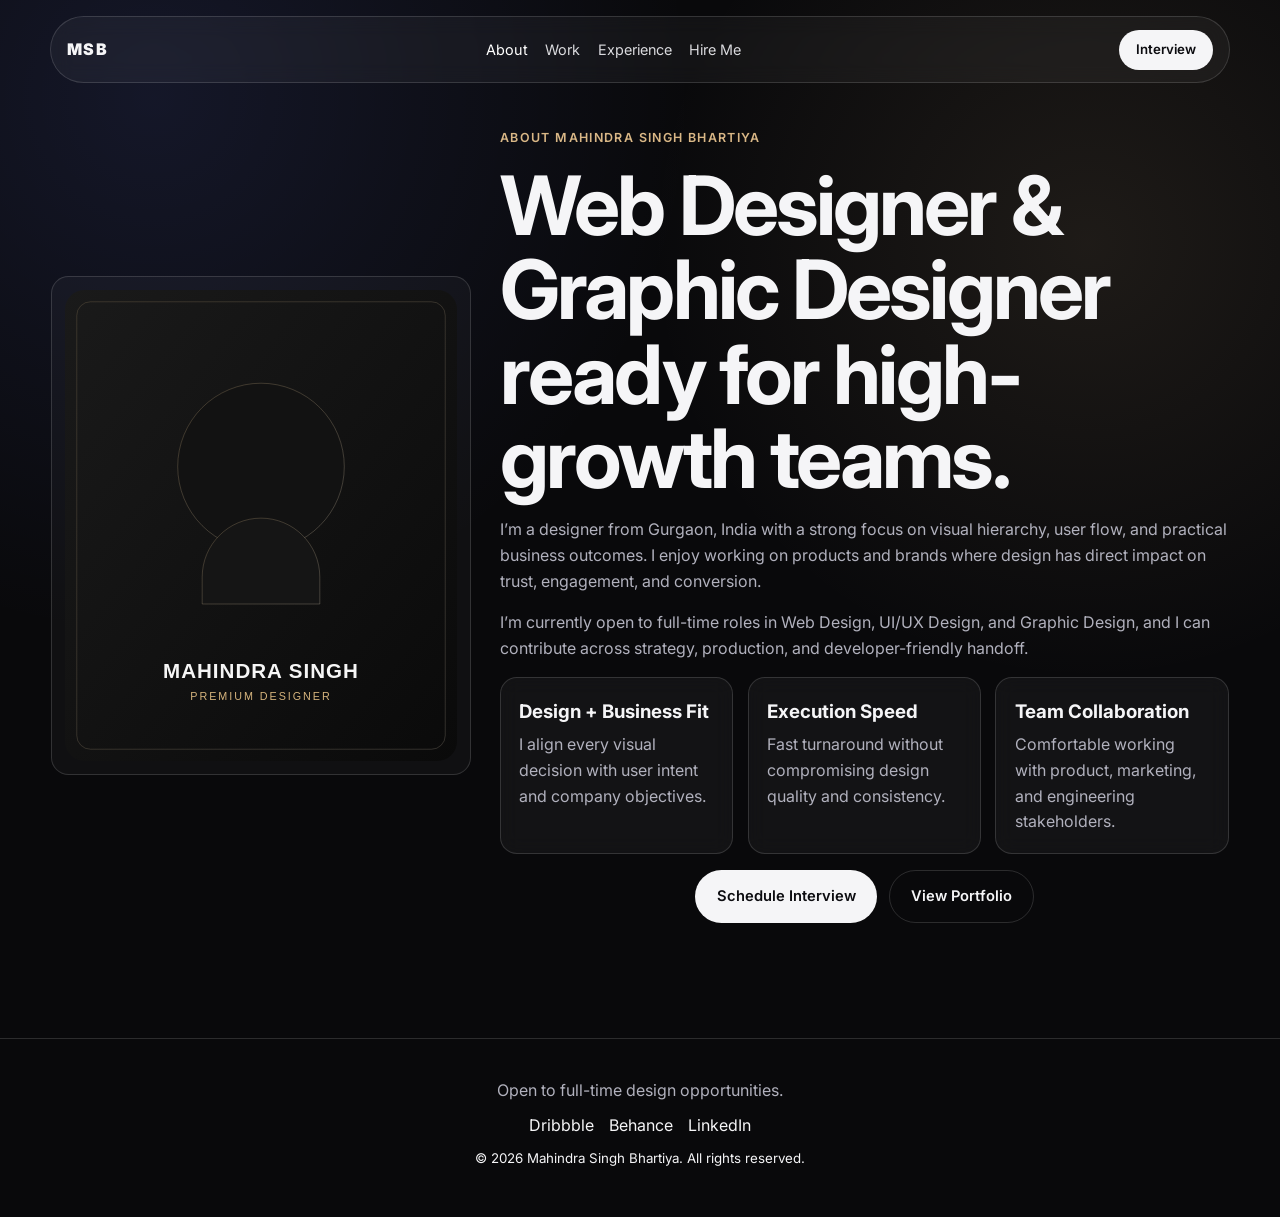
==== commit dd416863: "Reposition portfolio for full-time job applications" ====
--- a/about.html
+++ b/about.html
@@ -5,7 +5,7 @@
     <meta name="viewport" content="width=device-width, initial-scale=1.0" />
     <meta
       name="description"
-      content="About Mahindra Singh Bhartiya — Premium Web & Graphic Designer and Creative Strategist from Gurgaon, India."
+      content="About Mahindra Singh Bhartiya — job-ready Web & Graphic Designer from Gurgaon, India."
     />
     <title>About | Mahindra Singh Bhartiya</title>
     <link rel="preconnect" href="https://fonts.googleapis.com" />
@@ -24,11 +24,11 @@
         <ul>
           <li><a href="about.html" aria-current="page">About</a></li>
           <li><a href="index.html#work">Work</a></li>
-          <li><a href="index.html#services">Services</a></li>
-          <li><a href="index.html#contact">Contact</a></li>
+          <li><a href="index.html#experience">Experience</a></li>
+          <li><a href="index.html#contact">Hire Me</a></li>
         </ul>
       </nav>
-      <a href="index.html#contact" class="btn btn-small">Book Call</a>
+      <a href="index.html#contact" class="btn btn-small">Interview</a>
     </header>
 
     <main class="section container about-page">
@@ -38,41 +38,41 @@
 
       <div class="about-content fade-up">
         <p class="eyebrow">About Mahindra Singh Bhartiya</p>
-        <h1>Premium Web Designer & Graphic Designer from Gurgaon, India.</h1>
+        <h1>Web Designer & Graphic Designer ready for high-growth teams.</h1>
         <p>
-          I help business owners, founders, and agencies build digital identities that look elite
-          and convert with intent. My approach combines strategic thinking, visual clarity, and
-          high-performance execution to move your brand from “just present” to “category-leading.”
+          I’m a designer from Gurgaon, India with a strong focus on visual hierarchy, user flow,
+          and practical business outcomes. I enjoy working on products and brands where design
+          has direct impact on trust, engagement, and conversion.
         </p>
         <p>
-          Every project is designed around outcomes: stronger perception, better lead quality,
-          improved conversion flow, and a premium online presence that attracts serious clients.
+          I’m currently open to full-time roles in Web Design, UI/UX Design, and Graphic Design,
+          and I can contribute across strategy, production, and developer-friendly handoff.
         </p>
 
         <div class="about-highlights">
           <article class="glass">
-            <h3>Strategic Positioning</h3>
-            <p>Design direction aligned with audience psychology and market differentiation.</p>
+            <h3>Design + Business Fit</h3>
+            <p>I align every visual decision with user intent and company objectives.</p>
           </article>
           <article class="glass">
-            <h3>Conversion-first UX</h3>
-            <p>Clear user journeys and persuasive structure to maximize business outcomes.</p>
+            <h3>Execution Speed</h3>
+            <p>Fast turnaround without compromising design quality and consistency.</p>
           </article>
           <article class="glass">
-            <h3>Premium Brand Presence</h3>
-            <p>High-end visual language crafted for trust, authority, and long-term recall.</p>
+            <h3>Team Collaboration</h3>
+            <p>Comfortable working with product, marketing, and engineering stakeholders.</p>
           </article>
         </div>
 
         <div class="cta-row">
-          <a class="btn" href="index.html#contact">Book a Free Consultation</a>
-          <a class="btn btn-ghost" href="index.html#work">View Selected Work</a>
+          <a class="btn" href="index.html#contact">Schedule Interview</a>
+          <a class="btn btn-ghost" href="index.html#work">View Portfolio</a>
         </div>
       </div>
     </main>
 
     <footer class="site-footer">
-      <p>Premium strategy + premium execution.</p>
+      <p>Open to full-time design opportunities.</p>
       <div>
         <a href="https://dribbble.com" target="_blank" rel="noreferrer">Dribbble</a>
         <a href="https://behance.net" target="_blank" rel="noreferrer">Behance</a>
